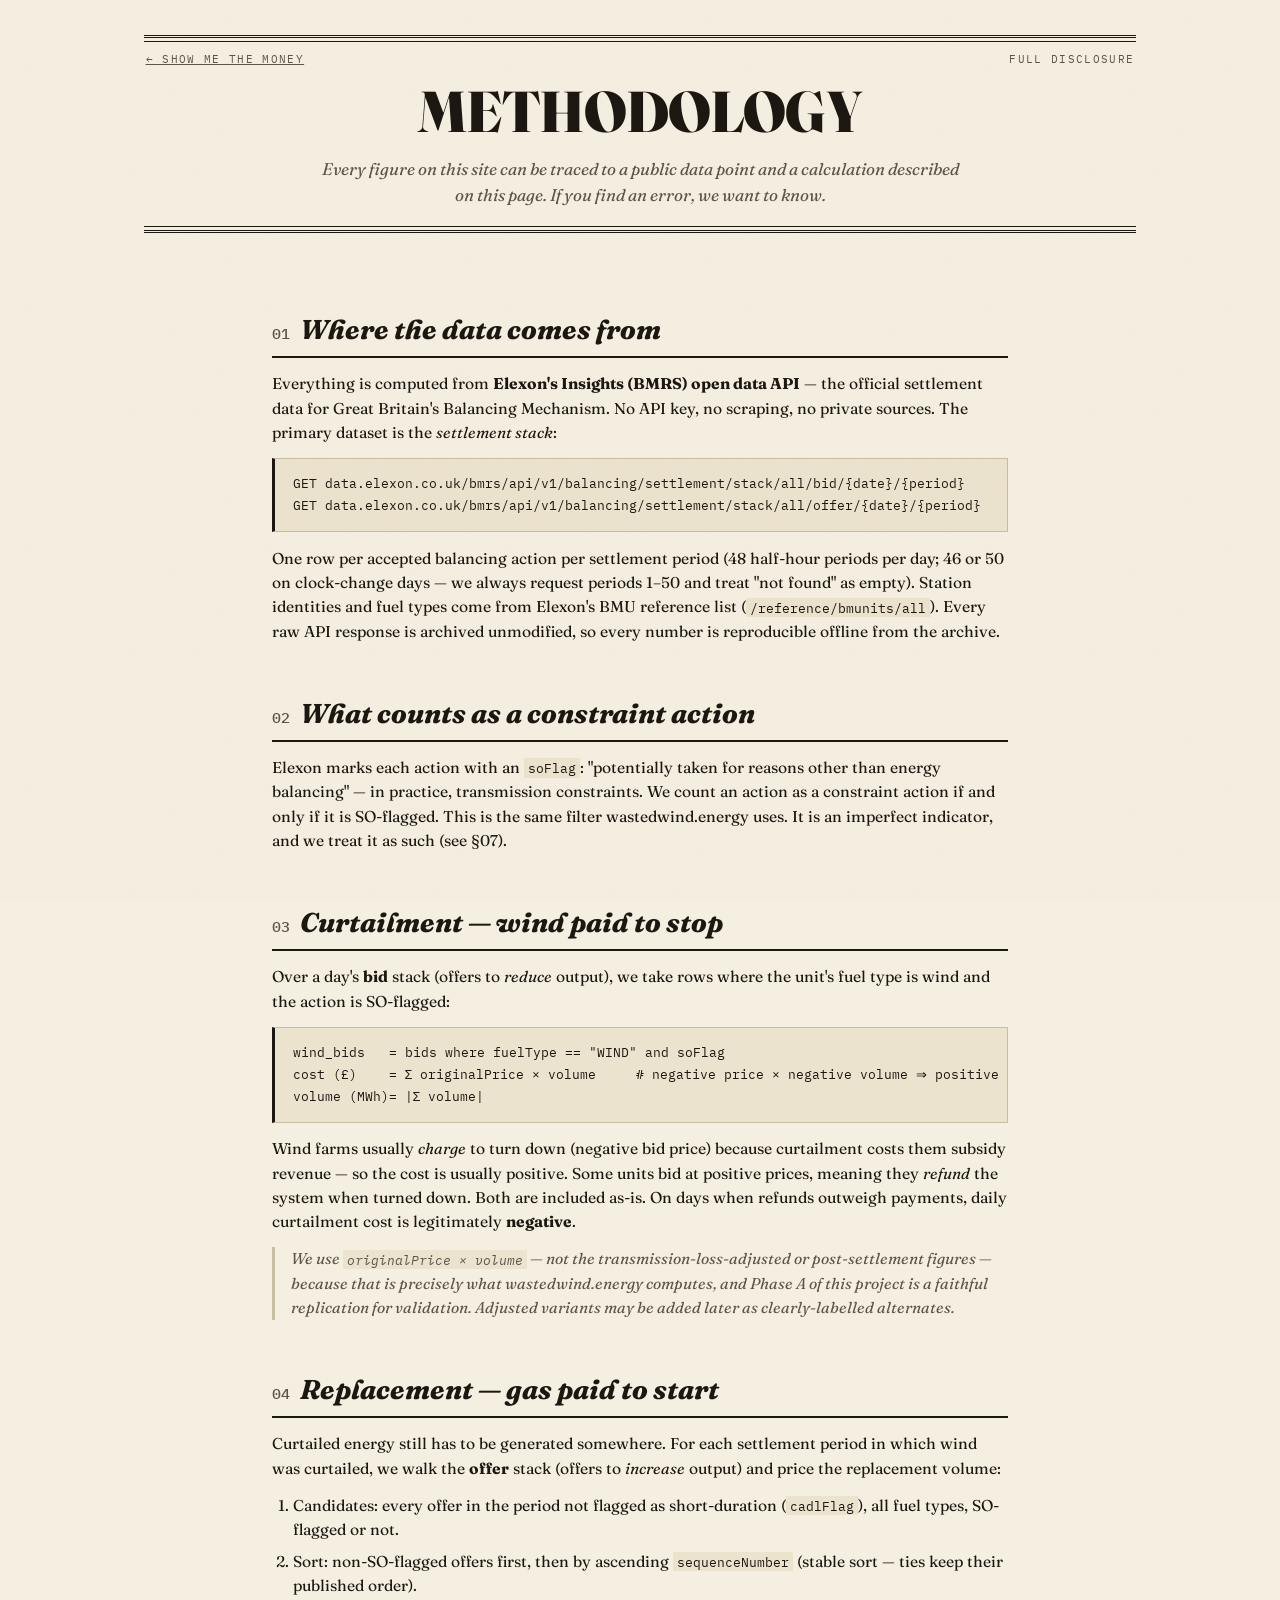
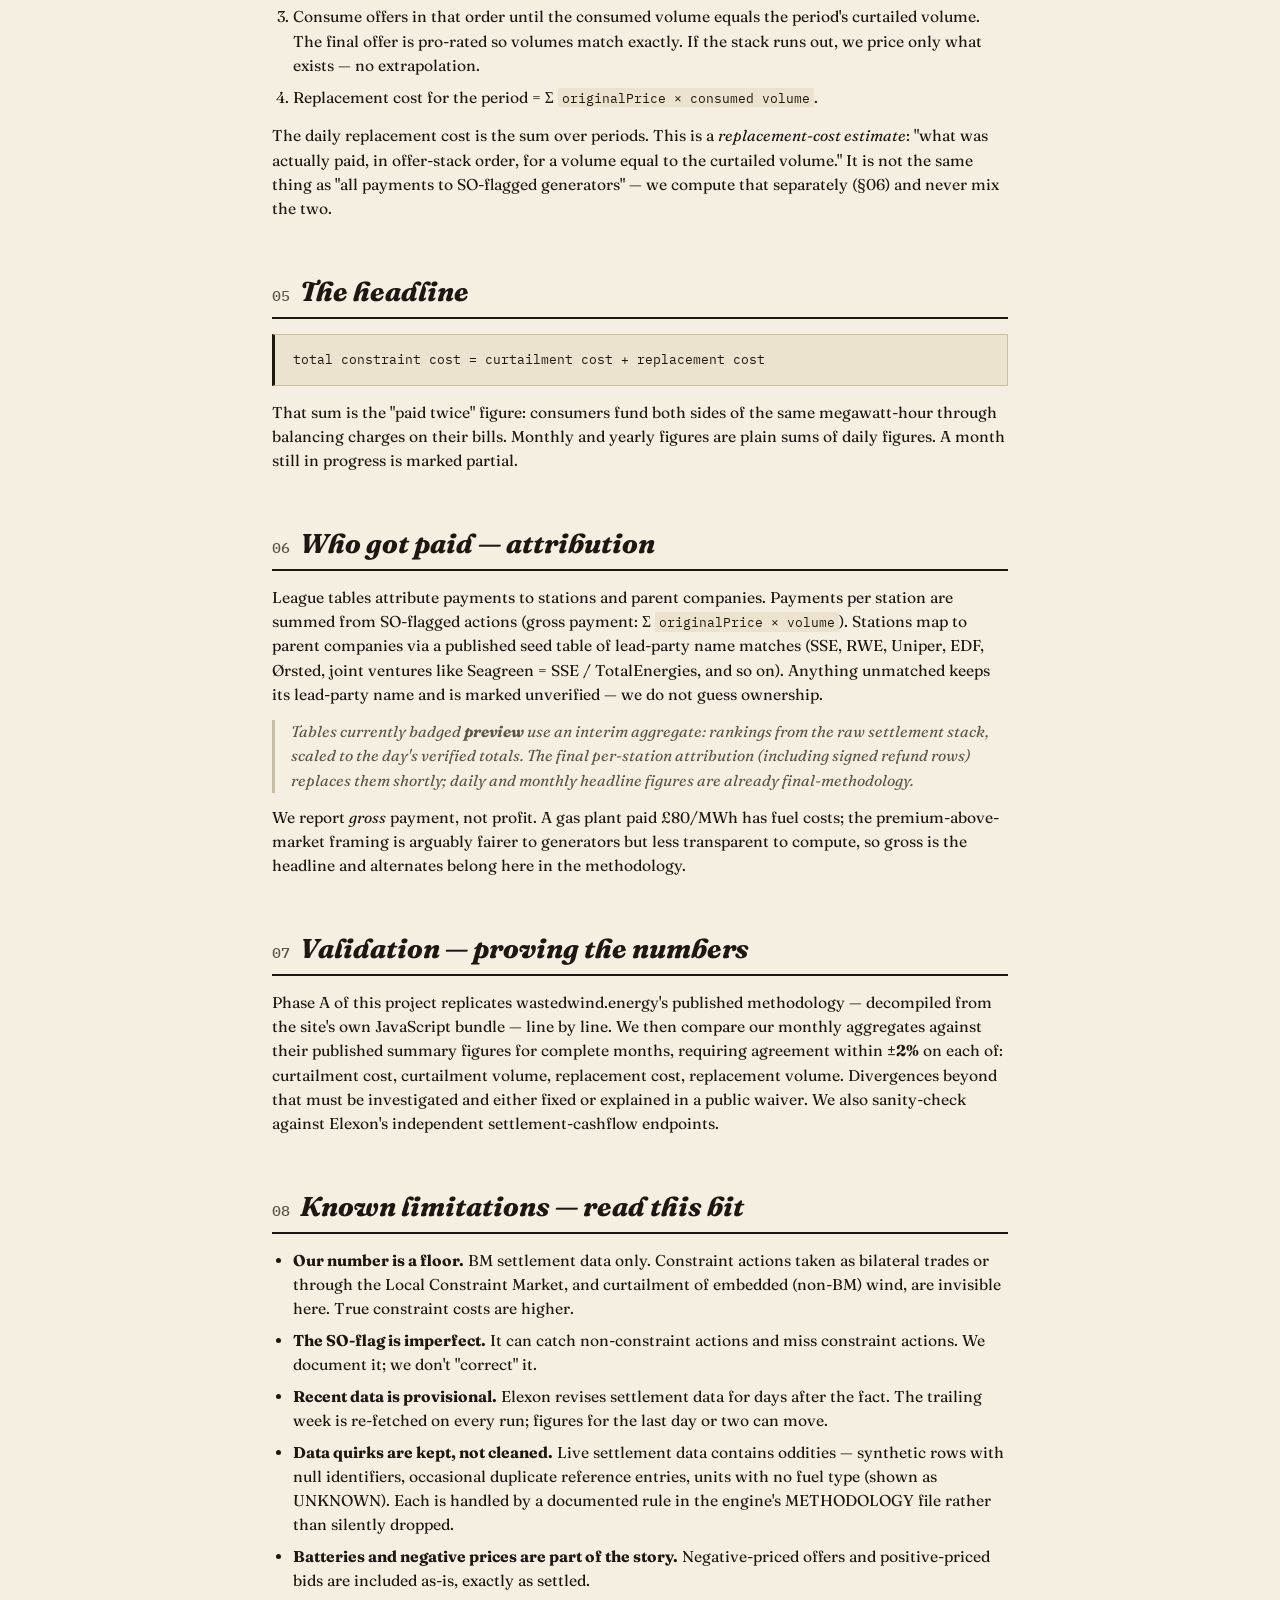
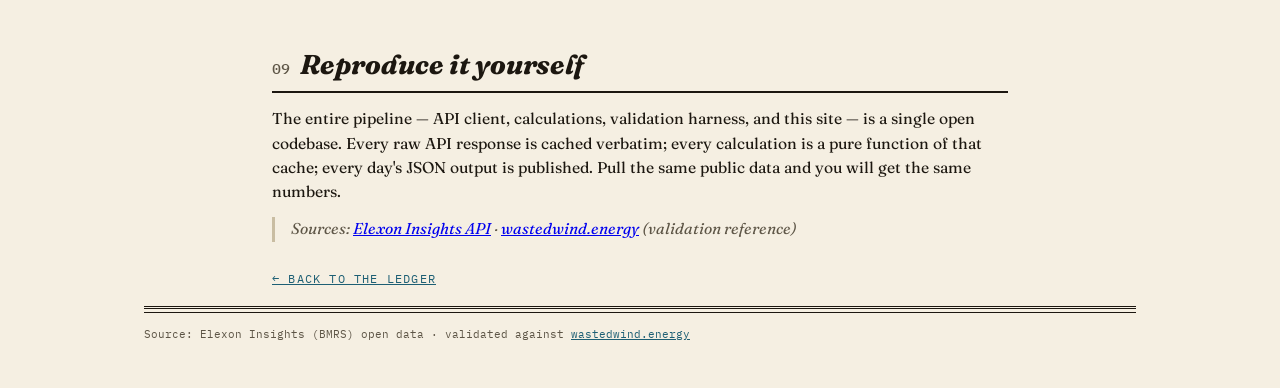
==== site/methodology.html @ 2ff9da0f "Site: full-transparency methodology page, linked from masthead and footer Co-Authored-By: Claude Fab" ====
<!doctype html>
<html lang="en-GB">
<head>
<meta charset="utf-8">
<meta name="viewport" content="width=device-width, initial-scale=1">
<title>Methodology — Show Me The Money</title>
<meta name="description" content="Full methodology: where every figure comes from, every calculation made, every known limitation. 100% transparent.">
<link rel="preconnect" href="https://fonts.googleapis.com">
<link rel="preconnect" href="https://fonts.gstatic.com" crossorigin>
<link href="https://fonts.googleapis.com/css2?family=Fraunces:ital,opsz,wght@0,9..144,300..900;1,9..144,300..900&family=IBM+Plex+Mono:ital,wght@0,400;0,500;0,600;1,400&display=swap" rel="stylesheet">
<link rel="stylesheet" href="styles.css">
<style>
  .method { max-width: 46rem; margin: 0 auto; padding: 2.5rem 0 1rem; }
  .method h2 {
    font-size: 1.7rem; font-weight: 750; font-style: italic;
    border-bottom: 2px solid var(--ink);
    padding: 2.2rem 0 .35rem; margin-bottom: .9rem;
  }
  .method h2 .no {
    font-family: var(--mono); font-style: normal; font-weight: 500;
    font-size: .95rem; color: var(--ink-soft); margin-right: .6rem;
  }
  .method p, .method li { font-size: .98rem; margin-bottom: .8rem; }
  .method ul, .method ol { padding-left: 1.3rem; margin-bottom: .9rem; }
  .method li { margin-bottom: .45rem; }
  .formula {
    font-family: var(--mono); font-size: .8rem; line-height: 1.7;
    background: var(--paper-deep); border: 1px solid var(--rule);
    border-left: 3px solid var(--ink);
    padding: .9rem 1.1rem; margin: 0 0 .9rem; overflow-x: auto;
    white-space: pre;
  }
  .aside {
    font-style: italic; color: var(--ink-soft); font-size: .9rem;
    border-left: 3px solid var(--rule); padding-left: 1rem;
  }
  .backlink {
    display: inline-block; font-family: var(--mono); font-size: .75rem;
    letter-spacing: .1em; text-transform: uppercase;
    color: var(--wind); margin-top: 1rem;
  }
  .method table { margin-bottom: 1rem; }
  .method code { font-family: var(--mono); font-size: .85em; background: var(--paper-deep); padding: .05em .3em; }
</style>
</head>
<body>
<div class="grain" aria-hidden="true"></div>

<header class="masthead reveal">
  <div class="masthead-rule top"></div>
  <p class="masthead-meta">
    <span><a href="index.html" style="color:inherit">← Show Me The Money</a></span>
    <span>Full disclosure</span>
  </p>
  <h1 class="masthead-title" style="font-size:clamp(2rem,6vw,3.6rem)">Methodology</h1>
  <p class="masthead-sub">Every figure on this site can be traced to a public data point and a
     calculation described on this page. If you find an error, we want to know.</p>
  <div class="masthead-rule bottom"></div>
</header>

<main class="method reveal">

  <h2><span class="no">01</span>Where the data comes from</h2>
  <p>Everything is computed from <strong>Elexon's Insights (BMRS) open data API</strong> — the
     official settlement data for Great Britain's Balancing Mechanism. No API key, no scraping,
     no private sources. The primary dataset is the <em>settlement stack</em>:</p>
  <div class="formula">GET data.elexon.co.uk/bmrs/api/v1/balancing/settlement/stack/all/bid/{date}/{period}
GET data.elexon.co.uk/bmrs/api/v1/balancing/settlement/stack/all/offer/{date}/{period}</div>
  <p>One row per accepted balancing action per settlement period (48 half-hour periods per day;
     46 or 50 on clock-change days — we always request periods 1–50 and treat "not found" as
     empty). Station identities and fuel types come from Elexon's BMU reference list
     (<code>/reference/bmunits/all</code>). Every raw API response is archived unmodified, so
     every number is reproducible offline from the archive.</p>

  <h2><span class="no">02</span>What counts as a constraint action</h2>
  <p>Elexon marks each action with an <code>soFlag</code>: "potentially taken for reasons other
     than energy balancing" — in practice, transmission constraints. We count an action as a
     constraint action if and only if it is SO-flagged. This is the same filter wastedwind.energy
     uses. It is an imperfect indicator, and we treat it as such (see §07).</p>

  <h2><span class="no">03</span>Curtailment — wind paid to stop</h2>
  <p>Over a day's <strong>bid</strong> stack (offers to <em>reduce</em> output), we take rows where
     the unit's fuel type is wind and the action is SO-flagged:</p>
  <div class="formula">wind_bids   = bids where fuelType == "WIND" and soFlag
cost (£)    = Σ originalPrice × volume     # negative price × negative volume ⇒ positive £
volume (MWh)= |Σ volume|</div>
  <p>Wind farms usually <em>charge</em> to turn down (negative bid price) because curtailment
     costs them subsidy revenue — so the cost is usually positive. Some units bid at positive
     prices, meaning they <em>refund</em> the system when turned down. Both are included as-is.
     On days when refunds outweigh payments, daily curtailment cost is legitimately
     <strong>negative</strong>.</p>
  <p class="aside">We use <code>originalPrice × volume</code> — not the transmission-loss-adjusted
     or post-settlement figures — because that is precisely what wastedwind.energy computes, and
     Phase A of this project is a faithful replication for validation. Adjusted variants may be
     added later as clearly-labelled alternates.</p>

  <h2><span class="no">04</span>Replacement — gas paid to start</h2>
  <p>Curtailed energy still has to be generated somewhere. For each settlement period in which
     wind was curtailed, we walk the <strong>offer</strong> stack (offers to <em>increase</em>
     output) and price the replacement volume:</p>
  <ol>
    <li>Candidates: every offer in the period not flagged as short-duration
        (<code>cadlFlag</code>), all fuel types, SO-flagged or not.</li>
    <li>Sort: non-SO-flagged offers first, then by ascending <code>sequenceNumber</code>
        (stable sort — ties keep their published order).</li>
    <li>Consume offers in that order until the consumed volume equals the period's curtailed
        volume. The final offer is pro-rated so volumes match exactly. If the stack runs out,
        we price only what exists — no extrapolation.</li>
    <li>Replacement cost for the period = Σ <code>originalPrice × consumed volume</code>.</li>
  </ol>
  <p>The daily replacement cost is the sum over periods. This is a <em>replacement-cost
     estimate</em>: "what was actually paid, in offer-stack order, for a volume equal to the
     curtailed volume." It is not the same thing as "all payments to SO-flagged generators" —
     we compute that separately (§06) and never mix the two.</p>

  <h2><span class="no">05</span>The headline</h2>
  <div class="formula">total constraint cost = curtailment cost + replacement cost</div>
  <p>That sum is the "paid twice" figure: consumers fund both sides of the same megawatt-hour
     through balancing charges on their bills. Monthly and yearly figures are plain sums of
     daily figures. A month still in progress is marked partial.</p>

  <h2><span class="no">06</span>Who got paid — attribution</h2>
  <p>League tables attribute payments to stations and parent companies. Payments per station are
     summed from SO-flagged actions (gross payment: Σ <code>originalPrice × volume</code>).
     Stations map to parent companies via a published seed table of lead-party name matches
     (SSE, RWE, Uniper, EDF, Ørsted, joint ventures like Seagreen = SSE&nbsp;/&nbsp;TotalEnergies,
     and so on). Anything unmatched keeps its lead-party name and is marked unverified — we do
     not guess ownership.</p>
  <p class="aside">Tables currently badged <strong>preview</strong> use an interim aggregate:
     rankings from the raw settlement stack, scaled to the day's verified totals. The final
     per-station attribution (including signed refund rows) replaces them shortly; daily and
     monthly headline figures are already final-methodology.</p>
  <p>We report <em>gross</em> payment, not profit. A gas plant paid £80/MWh has fuel costs; the
     premium-above-market framing is arguably fairer to generators but less transparent to
     compute, so gross is the headline and alternates belong here in the methodology.</p>

  <h2><span class="no">07</span>Validation — proving the numbers</h2>
  <p>Phase A of this project replicates wastedwind.energy's published methodology — decompiled
     from the site's own JavaScript bundle — line by line. We then compare our monthly aggregates
     against their published summary figures for complete months, requiring agreement within
     <strong>±2%</strong> on each of: curtailment cost, curtailment volume, replacement cost,
     replacement volume. Divergences beyond that must be investigated and either fixed or
     explained in a public waiver. We also sanity-check against Elexon's independent
     settlement-cashflow endpoints.</p>

  <h2><span class="no">08</span>Known limitations — read this bit</h2>
  <ul>
    <li><strong>Our number is a floor.</strong> BM settlement data only. Constraint actions taken
        as bilateral trades or through the Local Constraint Market, and curtailment of embedded
        (non-BM) wind, are invisible here. True constraint costs are higher.</li>
    <li><strong>The SO-flag is imperfect.</strong> It can catch non-constraint actions and miss
        constraint actions. We document it; we don't "correct" it.</li>
    <li><strong>Recent data is provisional.</strong> Elexon revises settlement data for days
        after the fact. The trailing week is re-fetched on every run; figures for the last day
        or two can move.</li>
    <li><strong>Data quirks are kept, not cleaned.</strong> Live settlement data contains
        oddities — synthetic rows with null identifiers, occasional duplicate reference entries,
        units with no fuel type (shown as UNKNOWN). Each is handled by a documented rule in the
        engine's METHODOLOGY file rather than silently dropped.</li>
    <li><strong>Batteries and negative prices are part of the story.</strong> Negative-priced
        offers and positive-priced bids are included as-is, exactly as settled.</li>
  </ul>

  <h2><span class="no">09</span>Reproduce it yourself</h2>
  <p>The entire pipeline — API client, calculations, validation harness, and this site — is a
     single open codebase. Every raw API response is cached verbatim; every calculation is a pure
     function of that cache; every day's JSON output is published. Pull the same public data and
     you will get the same numbers.</p>
  <p class="aside">Sources: <a href="https://bmrs.elexon.co.uk/api-documentation" rel="noopener">Elexon Insights API</a> ·
     <a href="https://wastedwind.energy" rel="noopener">wastedwind.energy</a> (validation reference)</p>

  <a class="backlink" href="index.html">← Back to the ledger</a>
</main>

<footer class="colophon reveal">
  <div class="masthead-rule top"></div>
  <p class="colophon-meta" style="padding-top:.8rem">
    Source: Elexon Insights (BMRS) open data · validated against
    <a href="https://wastedwind.energy" rel="noopener">wastedwind.energy</a>
  </p>
</footer>
</body>
</html>
---- site/styles.css ----
/* Show Me The Money — editorial ledger
   Paper + ink broadsheet: Fraunces display, IBM Plex Mono figures.
   Wind = petrol blue, gas = burnt amber, money = crimson. */

:root {
  --paper: #f5efe2;
  --paper-deep: #ece3cf;
  --ink: #1c1710;
  --ink-soft: #5d5546;
  --rule: #c9bda2;
  --red: #a61b1b;
  --wind: #1d5f74;
  --gas: #b26a15;
  --serif: "Fraunces", Georgia, serif;
  --mono: "IBM Plex Mono", "Courier New", monospace;
}

* { box-sizing: border-box; margin: 0; }

html { scroll-behavior: smooth; }

body {
  background: var(--paper);
  color: var(--ink);
  font-family: var(--serif);
  font-optical-sizing: auto;
  line-height: 1.55;
  min-height: 100vh;
  padding: 0 clamp(1rem, 4vw, 3rem);
  max-width: 68rem;
  margin: 0 auto;
  position: relative;
}

/* paper grain */
.grain {
  position: fixed; inset: 0; pointer-events: none; z-index: 40;
  opacity: .5; mix-blend-mode: multiply;
  background-image: url("data:image/svg+xml,%3Csvg xmlns='http://www.w3.org/2000/svg' width='240' height='240'%3E%3Cfilter id='n'%3E%3CfeTurbulence type='fractalNoise' baseFrequency='0.9' numOctaves='2'/%3E%3CfeColorMatrix values='0 0 0 0 0.55 0 0 0 0 0.5 0 0 0 0 0.42 0 0 0 0.08 0'/%3E%3C/filter%3E%3Crect width='240' height='240' filter='url(%23n)'/%3E%3C/svg%3E");
}

/* ---------- reveal on load ---------- */
.reveal { animation: rise .8s cubic-bezier(.2,.7,.2,1) both; }
.reveal:nth-of-type(2) { animation-delay: .12s; }
.reveal:nth-of-type(3) { animation-delay: .22s; }
.reveal:nth-of-type(4) { animation-delay: .32s; }
.reveal:nth-of-type(5) { animation-delay: .4s; }
@keyframes rise { from { opacity: 0; transform: translateY(14px); } to { opacity: 1; transform: none; } }
@media (prefers-reduced-motion: reduce) {
  .reveal, .bar-seg { animation: none !important; }
}

/* ---------- masthead ---------- */
.masthead { padding-top: 2.2rem; text-align: center; }
.masthead-rule { border-top: 3px double var(--ink); position: relative; }
.masthead-rule.top::after {
  content: ""; display: block; border-top: 1px solid var(--ink); margin-top: 3px;
}
.masthead-rule.bottom { border-top: 1px solid var(--ink); }
.masthead-rule.bottom::after {
  content: ""; display: block; border-top: 3px double var(--ink); margin-top: 3px;
}
.masthead-meta {
  display: flex; justify-content: space-between;
  font-family: var(--mono); font-size: .7rem; letter-spacing: .12em;
  text-transform: uppercase; color: var(--ink-soft);
  padding: .55rem .1rem;
}
.masthead-title {
  font-size: clamp(2.6rem, 8.5vw, 5.4rem);
  font-weight: 850; line-height: .95;
  letter-spacing: -.015em;
  font-variation-settings: "opsz" 144;
  text-transform: uppercase;
  padding: .5rem 0 1rem;
}
.masthead-sub {
  max-width: 40rem; margin: 0 auto;
  font-style: italic; font-size: 1.06rem; color: var(--ink-soft);
  padding-bottom: 1.1rem;
}
.masthead-sub em { color: var(--red); font-weight: 600; }

/* ---------- headline counter ---------- */
.headline {
  position: relative; text-align: center;
  padding: 3.2rem 0 2.4rem;
}
.headline-label {
  font-family: var(--mono); font-size: .75rem; letter-spacing: .18em;
  text-transform: uppercase; color: var(--ink-soft);
}
.headline-figure {
  font-family: var(--mono); font-weight: 600;
  font-size: clamp(2.4rem, 9vw, 5.6rem);
  color: var(--red); line-height: 1.1;
  font-variant-numeric: tabular-nums;
  text-shadow: 0 1px 0 rgba(255,255,255,.6);
}
.pound { font-size: .6em; vertical-align: .25em; margin-right: .06em; }

.stamp {
  position: absolute; top: 2.1rem; right: clamp(0rem, 6vw, 4rem);
  transform: rotate(9deg);
  font-family: var(--mono); font-weight: 600; font-size: .8rem;
  letter-spacing: .3em; text-transform: uppercase;
  color: var(--red); border: 2.5px solid var(--red);
  border-radius: 4px; padding: .35em .7em .3em .9em;
  opacity: .62;
  mask-image: url("data:image/svg+xml,%3Csvg xmlns='http://www.w3.org/2000/svg' width='120' height='120'%3E%3Cfilter id='r'%3E%3CfeTurbulence baseFrequency='0.6' numOctaves='2'/%3E%3CfeColorMatrix values='0 0 0 0 0 0 0 0 0 0 0 0 0 0 0 0 0 0 0.9 0.06'/%3E%3C/filter%3E%3Crect width='120' height='120' fill='%23000'/%3E%3Crect width='120' height='120' filter='url(%23r)'/%3E%3C/svg%3E");
}

.headline-split {
  display: flex; justify-content: center; gap: clamp(1.5rem, 6vw, 5rem);
  margin-top: 1.9rem; flex-wrap: wrap;
}
.split { min-width: 12rem; }
.split dt {
  font-family: var(--mono); font-size: .68rem; letter-spacing: .14em;
  text-transform: uppercase; color: var(--ink-soft);
  padding-bottom: .25rem;
}
.split dd {
  font-family: var(--mono); font-size: 1.5rem; font-weight: 600;
  font-variant-numeric: tabular-nums;
}
.split.wind dd { color: var(--wind); }
.split.gas dd { color: var(--gas); }
.split .split-sub {
  font-size: .72rem; font-weight: 400; color: var(--ink-soft); padding-top: .1rem;
}

/* ---------- explainer ---------- */
.explainer {
  display: grid; grid-template-columns: repeat(auto-fit, minmax(15rem, 1fr));
  gap: 1.4rem;
  border-top: 1px solid var(--rule);
  border-bottom: 1px solid var(--rule);
  padding: 1.7rem .2rem;
  margin-bottom: 3rem;
}
.explainer-step { display: flex; gap: .8rem; align-items: baseline; }
.explainer-no {
  font-family: var(--mono); font-size: 1.5rem; font-weight: 600;
  color: var(--rule);
}
.explainer-step p { font-size: .95rem; }
.ink-wind { color: var(--wind); }
.ink-gas { color: var(--gas); }
.ink-red { color: var(--red); }

/* ---------- panels ---------- */
.panel { margin-bottom: 3.4rem; }
.panel-head {
  display: flex; justify-content: space-between; align-items: baseline;
  flex-wrap: wrap; gap: .6rem;
  border-bottom: 2px solid var(--ink);
  padding-bottom: .4rem; margin-bottom: 1.2rem;
}
.panel-head h2 {
  font-size: clamp(1.5rem, 3.5vw, 2.1rem); font-weight: 750; font-style: italic;
}
.panel-legend { display: flex; gap: 1.2rem; font-family: var(--mono); font-size: .7rem; text-transform: uppercase; letter-spacing: .1em; }
.key::before {
  content: ""; display: inline-block; width: .75em; height: .75em;
  margin-right: .45em; border: 1px solid var(--ink);
}
.key.wind::before { background: var(--wind); }
.key.gas::before { background: var(--gas); }

/* ---------- chart ---------- */
.chart { width: 100%; }
.chart svg { display: block; width: 100%; height: auto; }
.chart text { font-family: var(--mono); fill: var(--ink-soft); }
.bar-seg { transform-origin: bottom; animation: grow .7s cubic-bezier(.2,.7,.2,1) both; }
@keyframes grow { from { transform: scaleY(0); } }
.bar-wind { fill: var(--wind); }
.bar-gas { fill: var(--gas); }
.bar-seg:hover { filter: brightness(1.15); }
.chart .baseline { stroke: var(--ink); stroke-width: 2; }
.chart .gridline { stroke: var(--rule); stroke-width: 1; stroke-dasharray: 2 4; }
.bar-label { font-weight: 600; }
.chart-tip {
  position: fixed; z-index: 50; pointer-events: none;
  background: var(--ink); color: var(--paper);
  font-family: var(--mono); font-size: .72rem; line-height: 1.5;
  padding: .5em .7em; border-radius: 2px;
  transform: translate(-50%, calc(-100% - 10px));
  white-space: pre; display: none;
}

/* ---------- daily ledger ---------- */
.datenav { display: flex; gap: .4rem; align-items: center; }
.datenav button {
  font-family: var(--mono); font-size: 1rem;
  background: none; border: 1.5px solid var(--ink); color: var(--ink);
  width: 2.1rem; height: 2.1rem; cursor: pointer; border-radius: 2px;
  transition: background .15s, color .15s;
}
.datenav button:hover:not(:disabled) { background: var(--ink); color: var(--paper); }
.datenav button:disabled { opacity: .3; cursor: default; }
.datenav input {
  font-family: var(--mono); font-size: .85rem;
  background: var(--paper-deep); color: var(--ink);
  border: 1.5px solid var(--ink); border-radius: 2px;
  padding: .35em .5em;
}

.daily-stats {
  display: grid; grid-template-columns: repeat(auto-fit, minmax(9.5rem, 1fr));
  gap: 1px; background: var(--rule);
  border: 1px solid var(--rule);
  margin-bottom: 1.6rem;
}
.dstat { background: var(--paper); padding: .8rem 1rem; }
.dstat-label {
  display: block; font-family: var(--mono); font-size: .64rem;
  letter-spacing: .13em; text-transform: uppercase; color: var(--ink-soft);
  padding-bottom: .2rem;
}
.dstat-val {
  font-family: var(--mono); font-size: 1.25rem; font-weight: 600;
  font-variant-numeric: tabular-nums;
}

.tables { display: grid; grid-template-columns: repeat(auto-fit, minmax(19rem, 1fr)); gap: 2.2rem; }
.tablewrap h3 {
  font-style: italic; font-weight: 650; font-size: 1.1rem;
  padding-bottom: .45rem;
}
.badge {
  font-family: var(--mono); font-style: normal; font-weight: 500;
  font-size: .58rem; letter-spacing: .12em; text-transform: uppercase;
  border: 1px solid var(--ink-soft); color: var(--ink-soft);
  border-radius: 2px; padding: .15em .45em; vertical-align: .25em;
  cursor: help;
}
table { width: 100%; border-collapse: collapse; font-size: .85rem; }
thead th {
  font-family: var(--mono); font-size: .62rem; font-weight: 500;
  letter-spacing: .12em; text-transform: uppercase; color: var(--ink-soft);
  text-align: left; border-bottom: 1.5px solid var(--ink);
  padding: .3rem .4rem;
}
tbody td { padding: .42rem .4rem; border-bottom: 1px dotted var(--rule); }
tbody tr:hover { background: var(--paper-deep); }
td.num, th.num { text-align: right; font-family: var(--mono); font-variant-numeric: tabular-nums; }
td .sub { display: block; font-family: var(--mono); font-size: .62rem; color: var(--ink-soft); }
.empty { font-style: italic; color: var(--ink-soft); padding: 1.5rem 0; }

/* ---------- colophon ---------- */
.colophon { padding: 0 0 2.8rem; }
.colophon-limits {
  font-size: .82rem; font-style: italic; color: var(--ink-soft);
  max-width: 46rem; padding: 1rem 0 .5rem;
}
.colophon-meta { font-family: var(--mono); font-size: .68rem; color: var(--ink-soft); }
.colophon a { color: var(--wind); }
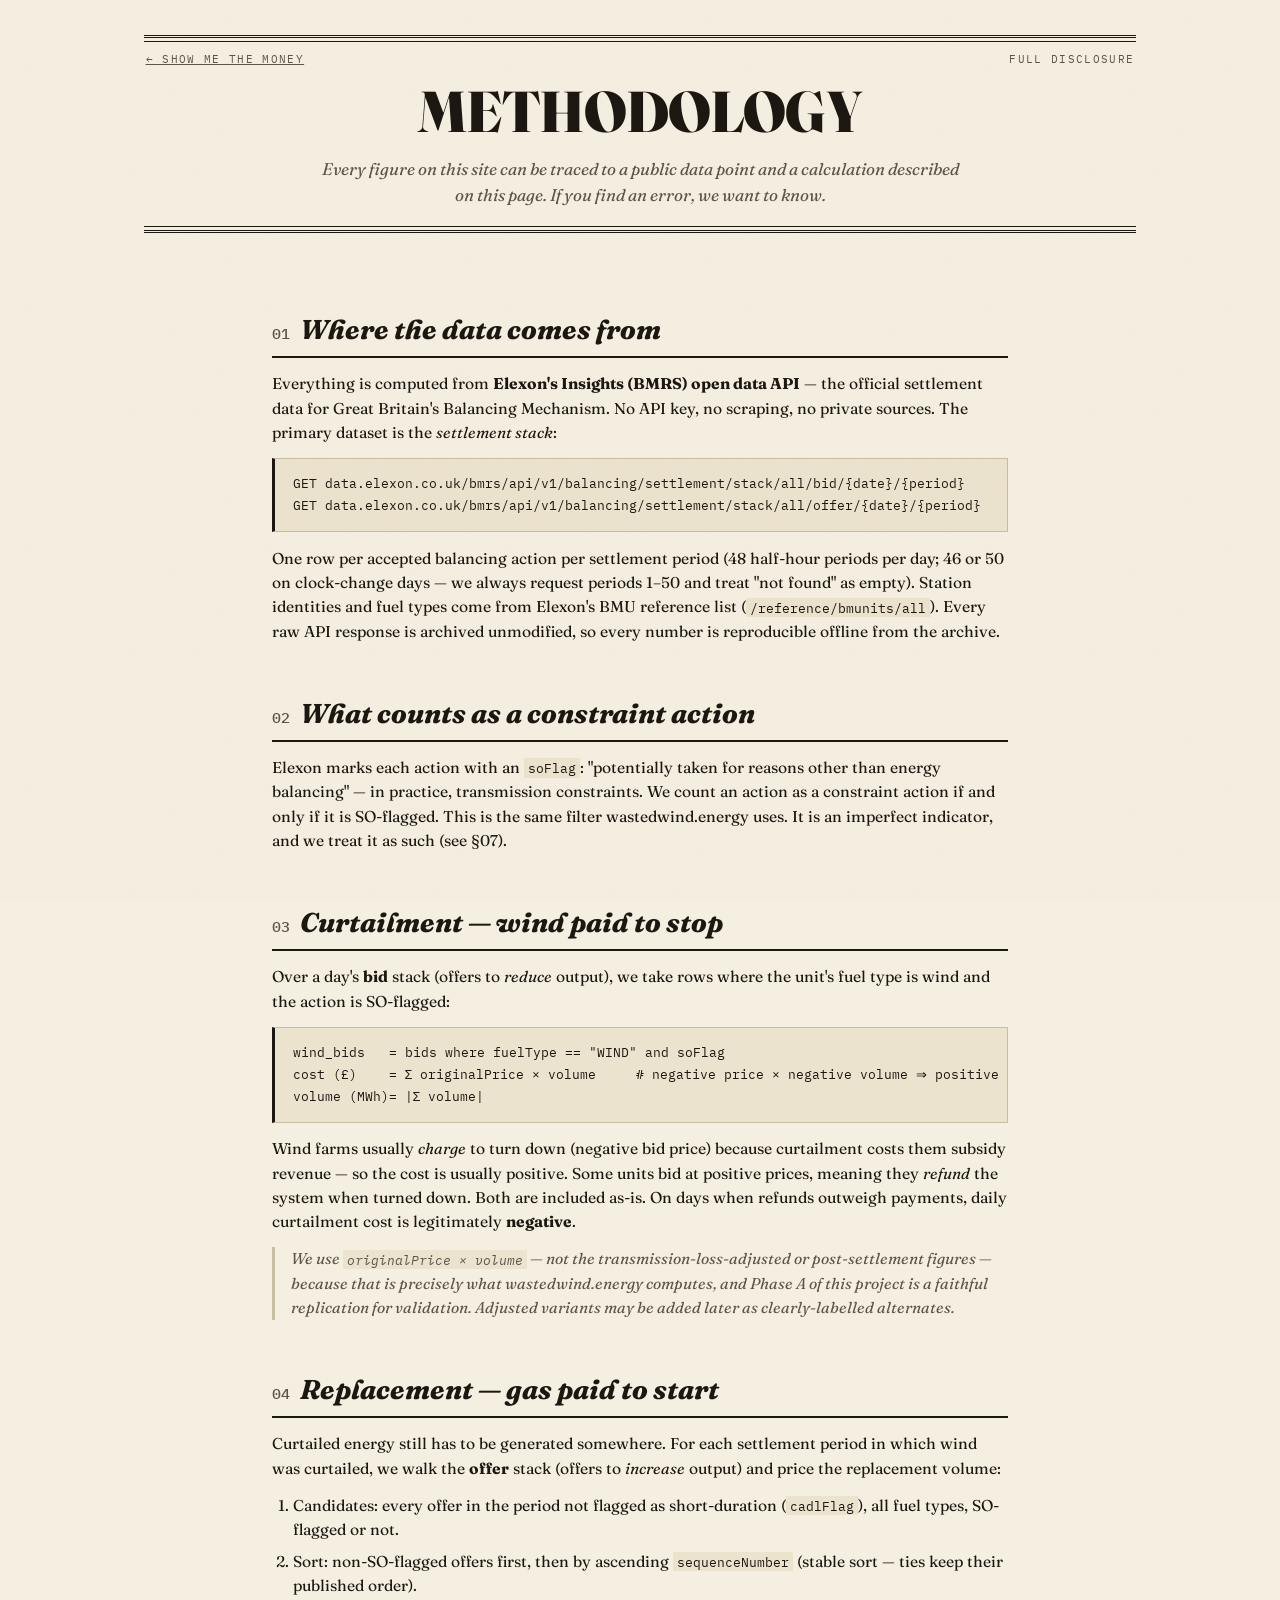
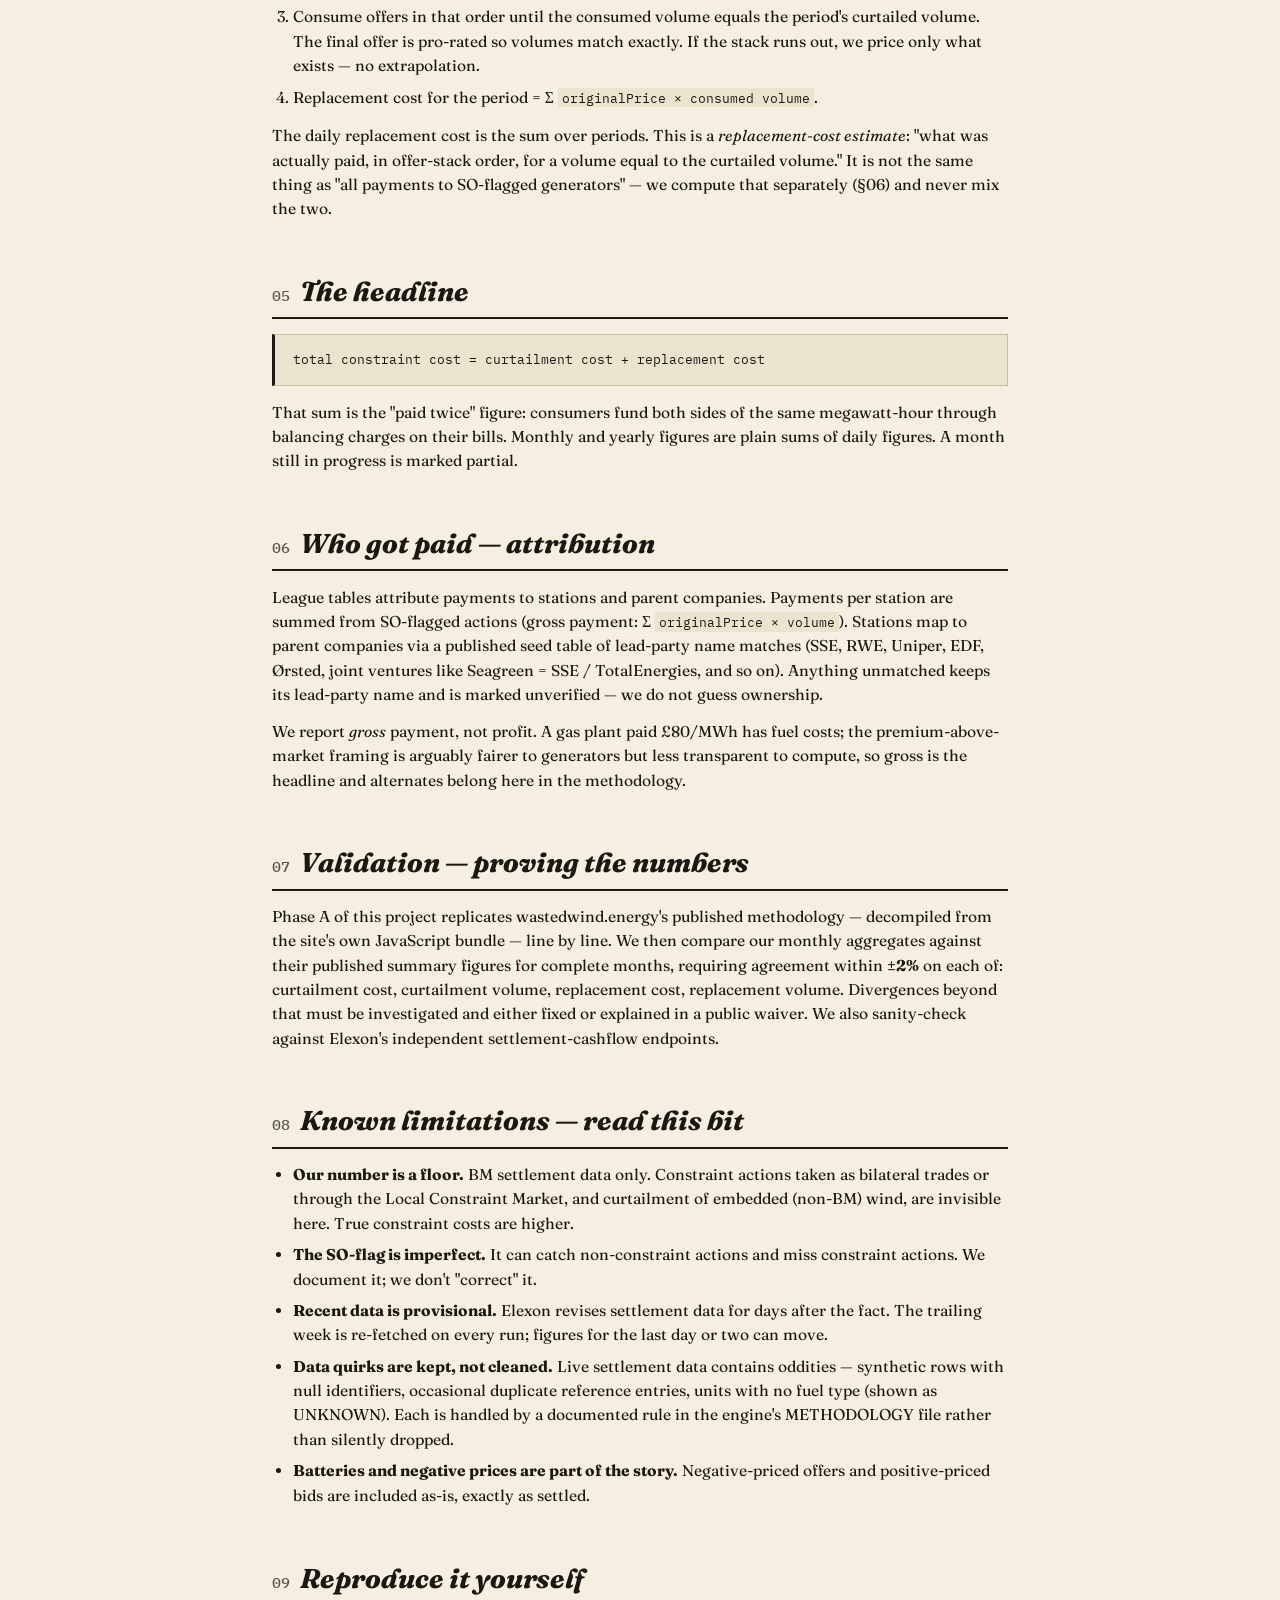
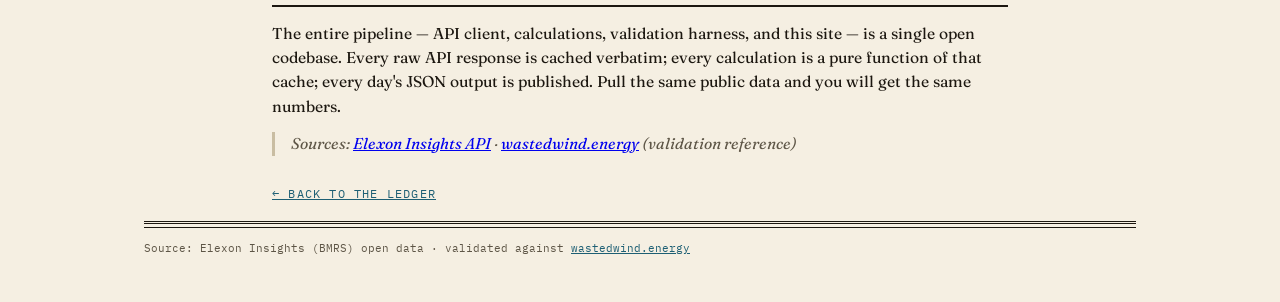
==== commit 35cd7cb4: "Site: consume engine's real M5 exports; drop preview treatment Co-Authored-By: Claude Fable 5 <norep" ====
--- a/site/methodology.html
+++ b/site/methodology.html
@@ -126,10 +126,6 @@
      (SSE, RWE, Uniper, EDF, Ørsted, joint ventures like Seagreen = SSE&nbsp;/&nbsp;TotalEnergies,
      and so on). Anything unmatched keeps its lead-party name and is marked unverified — we do
      not guess ownership.</p>
-  <p class="aside">Tables currently badged <strong>preview</strong> use an interim aggregate:
-     rankings from the raw settlement stack, scaled to the day's verified totals. The final
-     per-station attribution (including signed refund rows) replaces them shortly; daily and
-     monthly headline figures are already final-methodology.</p>
   <p>We report <em>gross</em> payment, not profit. A gas plant paid £80/MWh has fuel costs; the
      premium-above-market framing is arguably fairer to generators but less transparent to
      compute, so gross is the headline and alternates belong here in the methodology.</p>
--- a/site/styles.css
+++ b/site/styles.css
@@ -129,6 +129,21 @@
 .split .split-sub {
   font-size: .72rem; font-weight: 400; color: var(--ink-soft); padding-top: .1rem;
 }
+
+/* ---------- share ---------- */
+.share {
+  display: flex; justify-content: center; gap: .7rem;
+  margin-top: 1.7rem;
+}
+.share a {
+  font-family: var(--mono); font-size: .68rem; font-weight: 500;
+  letter-spacing: .12em; text-transform: uppercase;
+  color: var(--ink); text-decoration: none;
+  border: 1.5px solid var(--ink); border-radius: 2px;
+  padding: .55em 1em;
+  transition: background .15s, color .15s;
+}
+.share a:hover { background: var(--ink); color: var(--paper); }
 
 /* ---------- explainer ---------- */
 .explainer {
